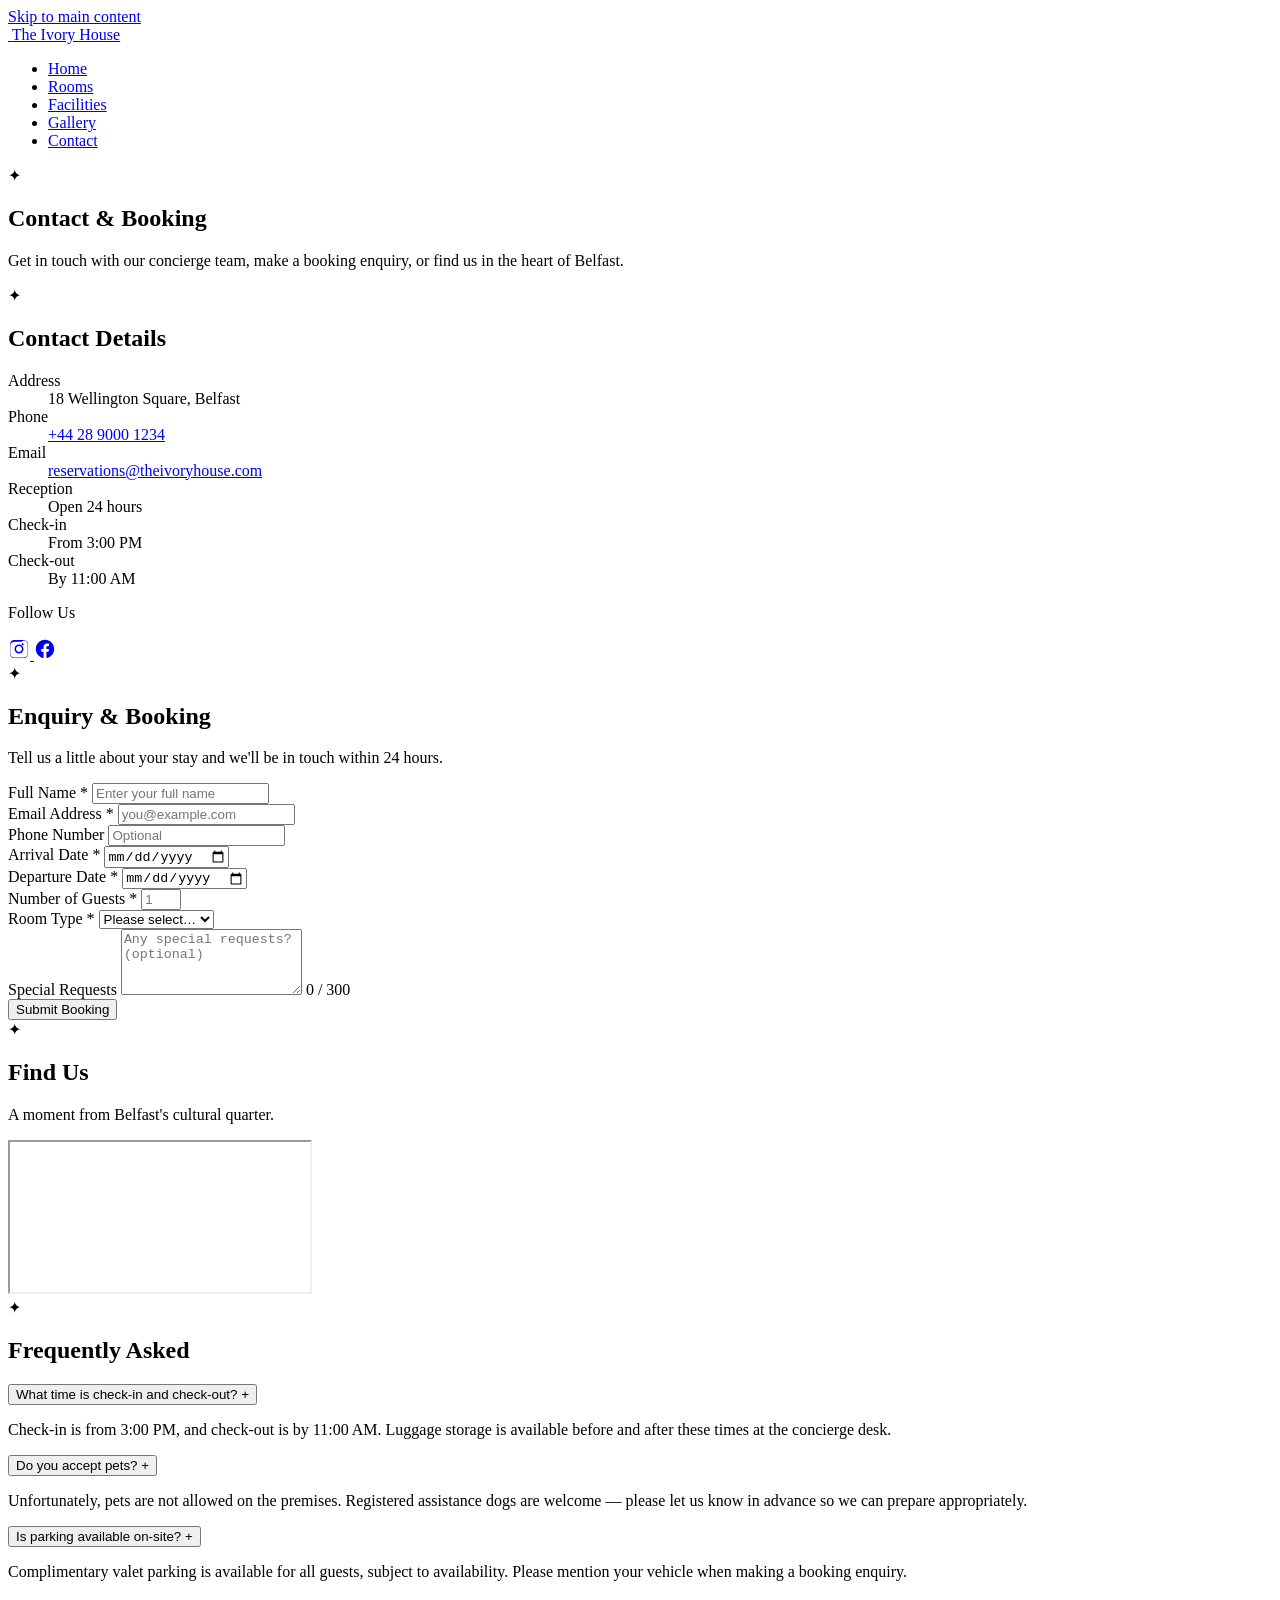
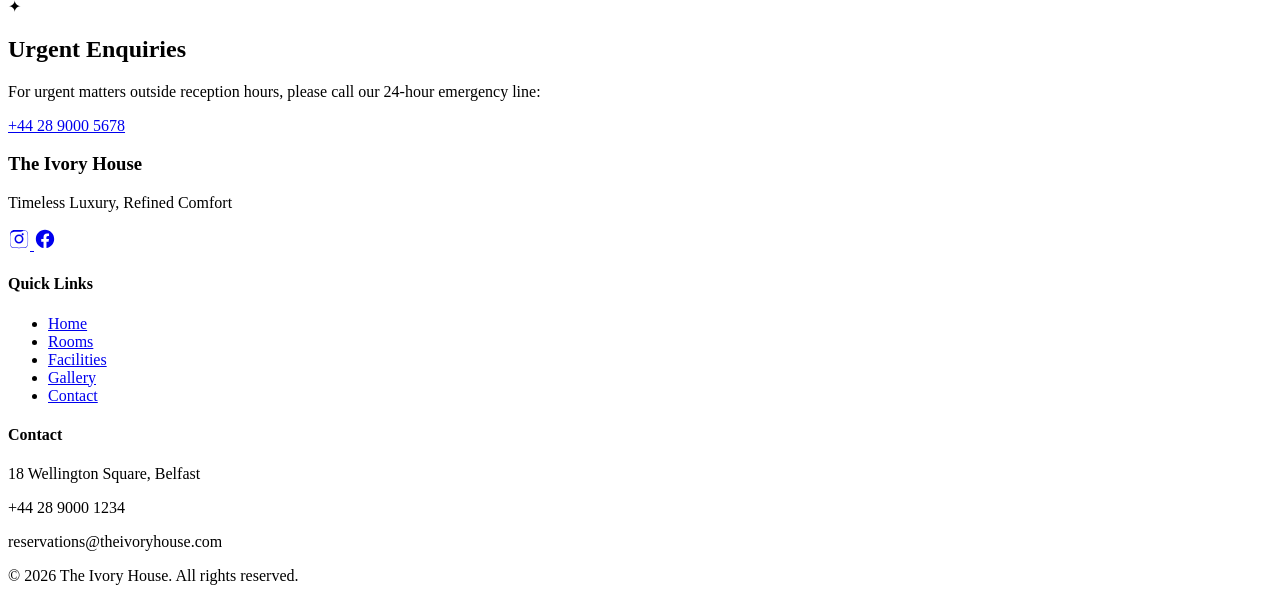
==== Contact.html @ 18cacc96 "Add files via upload" ====
<!DOCTYPE html>
<html lang="en">
<head>
  <!-- basic setup -->
  <meta charset="UTF-8">
  <meta name="viewport" content="width=device-width, initial-scale=1.0">
  <meta name="description" content="Contact The Ivory House — make a booking enquiry, find our Belfast location, or reach our 24-hour reception team.">
  <title>Contact | The Ivory House</title>

  <!-- favicon -->
  <link rel="icon" type="image/png" href="images/favicon.png">

  <!-- fonts -->
  <link rel="preconnect" href="https://fonts.googleapis.com">
  <link rel="preconnect" href="https://fonts.gstatic.com" crossorigin>
  <link href="https://fonts.googleapis.com/css2?family=Cormorant+Garamond:wght@500;600;700&family=Montserrat:wght@300;400;500;600&display=swap" rel="stylesheet">

  <link rel="stylesheet" href="css/style.css">
  <link rel="stylesheet" href="css/contactStyle.css">
</head>
<body>

  <a class="skip-link" href="#main-content">Skip to main content</a>

  <header class="site-header">
    <nav class="navbar" aria-label="Primary navigation">
      <div class="logo">
        <a href="index.html" aria-label="The Ivory House — home">
          <img src="images/logo.png" alt="" class="logo-image">
          <span class="logo-text">The Ivory House</span>
        </a>
      </div>

      <ul class="nav-links">
        <li><a href="index.html">Home</a></li>
        <li><a href="rooms.html">Rooms</a></li>
        <li><a href="facilities.html">Facilities</a></li>
        <li><a href="gallery.html">Gallery</a></li>
        <li><a href="contact.html" aria-current="page">Contact</a></li>
      </ul>
    </nav>
  </header>

  <main id="main-content">

    <section class="contact-intro">
      <div class="contact-intro-content">
        <span class="ornament" aria-hidden="true">✦</span>
        <h1>Contact &amp; Booking</h1>
        <p>Get in touch with our concierge team, make a booking enquiry, or find us in the heart of Belfast.</p>
      </div>
    </section>

    <section class="contact-main reveal">
      <div class="contact-main-container">

        <div class="hotel-info">
          <span class="ornament" aria-hidden="true">✦</span>
          <h2>Contact Details</h2>

          <dl class="contact-details">
            <dt>Address</dt>
            <dd>18 Wellington Square, Belfast</dd>

            <dt>Phone</dt>
            <dd><a href="tel:+442890001234">+44 28 9000 1234</a></dd>

            <dt>Email</dt>
            <dd><a href="mailto:reservations@theivoryhouse.com">reservations@theivoryhouse.com</a></dd>

            <dt>Reception</dt>
            <dd>Open 24 hours</dd>

            <dt>Check-in</dt>
            <dd>From 3:00 PM</dd>

            <dt>Check-out</dt>
            <dd>By 11:00 AM</dd>
          </dl>

          <div class="contact-social" aria-label="Follow us on social media">
            <p class="contact-social-label">Follow Us</p>
            <div class="social-links">
              <a href="https://www.instagram.com" target="_blank" rel="noopener noreferrer" aria-label="Follow us on Instagram">
                <svg xmlns="http://www.w3.org/2000/svg" viewBox="0 0 24 24" width="22" height="22" fill="currentColor" aria-hidden="true">
                  <path d="M12 2.2c3.2 0 3.6 0 4.9.1 1.2.1 1.8.2 2.2.4.6.2 1 .5 1.4.9.4.4.7.8.9 1.4.2.4.4 1 .4 2.2.1 1.3.1 1.7.1 4.9s0 3.6-.1 4.9c-.1 1.2-.2 1.8-.4 2.2-.2.6-.5 1-.9 1.4-.4.4-.8.7-1.4.9-.4.2-1 .4-2.2.4-1.3.1-1.7.1-4.9.1s-3.6 0-4.9-.1c-1.2-.1-1.8-.2-2.2-.4-.6-.2-1-.5-1.4-.9-.4-.4-.7-.8-.9-1.4-.2-.4-.4-1-.4-2.2C2.2 15.6 2.2 15.2 2.2 12s0-3.6.1-4.9c.1-1.2.2-1.8.4-2.2.2-.6.5-1 .9-1.4.4-.4.8-.7 1.4-.9.4-.2 1-.4 2.2-.4C8.4 2.2 8.8 2.2 12 2.2zm0 1.8c-3.1 0-3.5 0-4.8.1-1.1.1-1.7.2-2.1.4-.5.2-.9.4-1.3.8-.4.4-.6.8-.8 1.3-.2.4-.3 1-.4 2.1C2.5 8.5 2.5 8.9 2.5 12s0 3.5.1 4.8c.1 1.1.2 1.7.4 2.1.2.5.4.9.8 1.3.4.4.8.6 1.3.8.4.2 1 .3 2.1.4 1.3.1 1.7.1 4.8.1s3.5 0 4.8-.1c1.1-.1 1.7-.2 2.1-.4.5-.2.9-.4 1.3-.8.4-.4.6-.8.8-1.3.2-.4.3-1 .4-2.1.1-1.3.1-1.7.1-4.8s0-3.5-.1-4.8c-.1-1.1-.2-1.7-.4-2.1-.2-.5-.4-.9-.8-1.3-.4-.4-.8-.6-1.3-.8-.4-.2-1-.3-2.1-.4C15.5 4 15.1 4 12 4zm0 3.1c2.7 0 4.9 2.2 4.9 4.9s-2.2 4.9-4.9 4.9-4.9-2.2-4.9-4.9 2.2-4.9 4.9-4.9zm0 8.1c1.8 0 3.2-1.4 3.2-3.2s-1.4-3.2-3.2-3.2-3.2 1.4-3.2 3.2 1.4 3.2 3.2 3.2zm5.1-8.3c0 .6-.5 1.1-1.1 1.1s-1.1-.5-1.1-1.1.5-1.1 1.1-1.1 1.1.5 1.1 1.1z"/>
                </svg>
              </a>
              <a href="https://www.facebook.com" target="_blank" rel="noopener noreferrer" aria-label="Follow us on Facebook">
                <svg xmlns="http://www.w3.org/2000/svg" viewBox="0 0 24 24" width="22" height="22" fill="currentColor" aria-hidden="true">
                  <path d="M22 12c0-5.5-4.5-10-10-10S2 6.5 2 12c0 5 3.7 9.1 8.4 9.9v-7H7.9V12h2.5V9.8c0-2.5 1.5-3.9 3.8-3.9 1.1 0 2.2.2 2.2.2v2.5h-1.3c-1.2 0-1.6.8-1.6 1.6V12h2.8l-.4 2.9h-2.3v7C18.3 21.1 22 17 22 12z"/>
                </svg>
              </a>
            </div>
          </div>
        </div>

        <div class="booking-form">
          <span class="ornament" aria-hidden="true">✦</span>
          <h2>Enquiry &amp; Booking</h2>
          <p class="form-intro">Tell us a little about your stay and we'll be in touch within 24 hours.</p>

          <form id="bookingForm" novalidate aria-label="Booking enquiry form">

            <div class="form-field">
              <label for="fullName">Full Name <span class="required" aria-hidden="true">*</span></label>
              <input type="text" id="fullName" name="fullName" placeholder="Enter your full name" aria-required="true" aria-describedby="fullName-error" autocomplete="name">
              <span class="form-error" id="fullName-error" role="alert"></span>
            </div>

            <div class="form-field">
              <label for="email">Email Address <span class="required" aria-hidden="true">*</span></label>
              <input type="email" id="email" name="email" placeholder="you@example.com" aria-required="true" aria-describedby="email-error" autocomplete="email">
              <span class="form-error" id="email-error" role="alert"></span>
            </div>

            <div class="form-field">
              <label for="phone">Phone Number</label>
              <input type="tel" id="phone" name="phone" placeholder="Optional" aria-describedby="phone-error" autocomplete="tel">
              <span class="form-error" id="phone-error" role="alert"></span>
            </div>

            <div class="form-row">
              <div class="form-field">
                <label for="arrival">Arrival Date <span class="required" aria-hidden="true">*</span></label>
                <input type="date" id="arrival" name="arrival" aria-required="true" aria-describedby="arrival-error">
                <span class="form-error" id="arrival-error" role="alert"></span>
              </div>

              <div class="form-field">
                <label for="departure">Departure Date <span class="required" aria-hidden="true">*</span></label>
                <input type="date" id="departure" name="departure" aria-required="true" aria-describedby="departure-error">
                <span class="form-error" id="departure-error" role="alert"></span>
              </div>
            </div>

            <div class="form-row">
              <div class="form-field">
                <label for="guests">Number of Guests <span class="required" aria-hidden="true">*</span></label>
                <input type="number" id="guests" name="guests" min="1" max="6" placeholder="1" aria-required="true" aria-describedby="guests-error">
                <span class="form-error" id="guests-error" role="alert"></span>
              </div>

              <div class="form-field">
                <label for="roomType">Room Type <span class="required" aria-hidden="true">*</span></label>
                <select id="roomType" name="roomType" aria-required="true">
                  <option value="">Please select…</option>
                  <option value="deluxe">Deluxe Room</option>
                  <option value="executive">Executive Suite</option>
                  <option value="signature">Signature Suite</option>
                </select>
                <span class="form-error" id="roomType-error" role="alert"></span>
              </div>
            </div>

            <div class="form-field">
              <label for="specialRequests">Special Requests</label>
              <textarea id="specialRequests" name="specialRequests" placeholder="Any special requests? (optional)" rows="4" maxlength="300" aria-describedby="specialRequests-counter"></textarea>
              <span class="form-counter" id="specialRequests-counter">0 / 300</span>
            </div>

            <button type="submit" class="form-submit">Submit Booking</button>

            <div class="form-success" id="formSuccess" role="status" aria-live="polite" hidden></div>

          </form>
        </div>

      </div>
    </section>

    <section class="map-section reveal" aria-labelledby="map-heading">
      <div class="section-heading">
        <span class="ornament" aria-hidden="true">✦</span>
        <h2 id="map-heading">Find Us</h2>
        <p class="section-intro">A moment from Belfast's cultural quarter.</p>
      </div>

      <div class="map-embed">
        <iframe
          src="https://www.google.com/maps/embed?pb=!1m18!1m12!1m3!1d9287.145407756655!2d-5.9301!3d54.5973!2m3!1f0!2f0!3f0!3m2!1i1024!2i768!4f13.1!3m3!1m2!1s0x0%3A0x0!2zNTTCsDM1JzUwLjMiTiA1wrA1NSc0OC4zIlc!5e0!3m2!1sen!2suk!4v1700000000000"
          title="Map showing The Ivory House location in Belfast"
          loading="lazy"
          referrerpolicy="no-referrer-when-downgrade"
          allowfullscreen>
        </iframe>
      </div>
    </section>

    <section class="contact-faq reveal" aria-labelledby="faq-heading">
      <div class="faq-container">
        <span class="ornament" aria-hidden="true">✦</span>
        <h2 id="faq-heading">Frequently Asked</h2>

        <div class="faq-list">

          <div class="faq-item">
            <button class="faq-question" aria-expanded="false" aria-controls="faq-1">
              <span>What time is check-in and check-out?</span>
              <span class="faq-toggle-icon" aria-hidden="true">+</span>
            </button>
            <div class="faq-answer" id="faq-1">
              <p>Check-in is from 3:00 PM, and check-out is by 11:00 AM. Luggage storage is available before and after these times at the concierge desk.</p>
            </div>
          </div>

          <div class="faq-item">
            <button class="faq-question" aria-expanded="false" aria-controls="faq-2">
              <span>Do you accept pets?</span>
              <span class="faq-toggle-icon" aria-hidden="true">+</span>
            </button>
            <div class="faq-answer" id="faq-2">
              <p>Unfortunately, pets are not allowed on the premises. Registered assistance dogs are welcome — please let us know in advance so we can prepare appropriately.</p>
            </div>
          </div>

          <div class="faq-item">
            <button class="faq-question" aria-expanded="false" aria-controls="faq-3">
              <span>Is parking available on-site?</span>
              <span class="faq-toggle-icon" aria-hidden="true">+</span>
            </button>
            <div class="faq-answer" id="faq-3">
              <p>Complimentary valet parking is available for all guests, subject to availability. Please mention your vehicle when making a booking enquiry.</p>
            </div>
          </div>

        </div>
      </div>
    </section>

    <section class="emergency reveal">
      <div class="emergency-container">
        <span class="ornament gold" aria-hidden="true">✦</span>
        <h2>Urgent Enquiries</h2>
        <p>For urgent matters outside reception hours, please call our 24-hour emergency line:</p>
        <p class="emergency-number"><a href="tel:+442890005678">+44 28 9000 5678</a></p>
      </div>
    </section>

  </main>

  <footer class="site-footer">
    <div class="footer-container">
      <div class="footer-brand">
        <h3>The Ivory House</h3>
        <p>Timeless Luxury, Refined Comfort</p>

        <div class="social-links" aria-label="Social media">
          <a href="https://www.instagram.com" target="_blank" rel="noopener noreferrer" aria-label="Follow us on Instagram">
            <svg xmlns="http://www.w3.org/2000/svg" viewBox="0 0 24 24" width="22" height="22" fill="currentColor" aria-hidden="true">
              <path d="M12 2.2c3.2 0 3.6 0 4.9.1 1.2.1 1.8.2 2.2.4.6.2 1 .5 1.4.9.4.4.7.8.9 1.4.2.4.4 1 .4 2.2.1 1.3.1 1.7.1 4.9s0 3.6-.1 4.9c-.1 1.2-.2 1.8-.4 2.2-.2.6-.5 1-.9 1.4-.4.4-.8.7-1.4.9-.4.2-1 .4-2.2.4-1.3.1-1.7.1-4.9.1s-3.6 0-4.9-.1c-1.2-.1-1.8-.2-2.2-.4-.6-.2-1-.5-1.4-.9-.4-.4-.7-.8-.9-1.4-.2-.4-.4-1-.4-2.2C2.2 15.6 2.2 15.2 2.2 12s0-3.6.1-4.9c.1-1.2.2-1.8.4-2.2.2-.6.5-1 .9-1.4.4-.4.8-.7 1.4-.9.4-.2 1-.4 2.2-.4C8.4 2.2 8.8 2.2 12 2.2zm0 1.8c-3.1 0-3.5 0-4.8.1-1.1.1-1.7.2-2.1.4-.5.2-.9.4-1.3.8-.4.4-.6.8-.8 1.3-.2.4-.3 1-.4 2.1C2.5 8.5 2.5 8.9 2.5 12s0 3.5.1 4.8c.1 1.1.2 1.7.4 2.1.2.5.4.9.8 1.3.4.4.8.6 1.3.8.4.2 1 .3 2.1.4 1.3.1 1.7.1 4.8.1s3.5 0 4.8-.1c1.1-.1 1.7-.2 2.1-.4.5-.2.9-.4 1.3-.8.4-.4.6-.8.8-1.3.2-.4.3-1 .4-2.1.1-1.3.1-1.7.1-4.8s0-3.5-.1-4.8c-.1-1.1-.2-1.7-.4-2.1-.2-.5-.4-.9-.8-1.3-.4-.4-.8-.6-1.3-.8-.4-.2-1-.3-2.1-.4C15.5 4 15.1 4 12 4zm0 3.1c2.7 0 4.9 2.2 4.9 4.9s-2.2 4.9-4.9 4.9-4.9-2.2-4.9-4.9 2.2-4.9 4.9-4.9zm0 8.1c1.8 0 3.2-1.4 3.2-3.2s-1.4-3.2-3.2-3.2-3.2 1.4-3.2 3.2 1.4 3.2 3.2 3.2zm5.1-8.3c0 .6-.5 1.1-1.1 1.1s-1.1-.5-1.1-1.1.5-1.1 1.1-1.1 1.1.5 1.1 1.1z"/>
            </svg>
          </a>
          <a href="https://www.facebook.com" target="_blank" rel="noopener noreferrer" aria-label="Follow us on Facebook">
            <svg xmlns="http://www.w3.org/2000/svg" viewBox="0 0 24 24" width="22" height="22" fill="currentColor" aria-hidden="true">
              <path d="M22 12c0-5.5-4.5-10-10-10S2 6.5 2 12c0 5 3.7 9.1 8.4 9.9v-7H7.9V12h2.5V9.8c0-2.5 1.5-3.9 3.8-3.9 1.1 0 2.2.2 2.2.2v2.5h-1.3c-1.2 0-1.6.8-1.6 1.6V12h2.8l-.4 2.9h-2.3v7C18.3 21.1 22 17 22 12z"/>
            </svg>
          </a>
        </div>
      </div>

      <div class="footer-links">
        <h4>Quick Links</h4>
        <ul>
          <li><a href="index.html">Home</a></li>
          <li><a href="rooms.html">Rooms</a></li>
          <li><a href="facilities.html">Facilities</a></li>
          <li><a href="gallery.html">Gallery</a></li>
          <li><a href="contact.html">Contact</a></li>
        </ul>
      </div>

      <div class="footer-contact">
        <h4>Contact</h4>
        <p>18 Wellington Square, Belfast</p>
        <p>+44 28 9000 1234</p>
        <p>reservations@theivoryhouse.com</p>
      </div>
    </div>

    <div class="footer-bottom">
      <p>&copy; 2026 The Ivory House. All rights reserved.</p>
    </div>
  </footer>

  <script src="https://code.jquery.com/jquery-3.7.1.min.js"></script>
  <script src="js/script.js"></script>
  <script src="js/contact.js"></script>
</body>
</html>
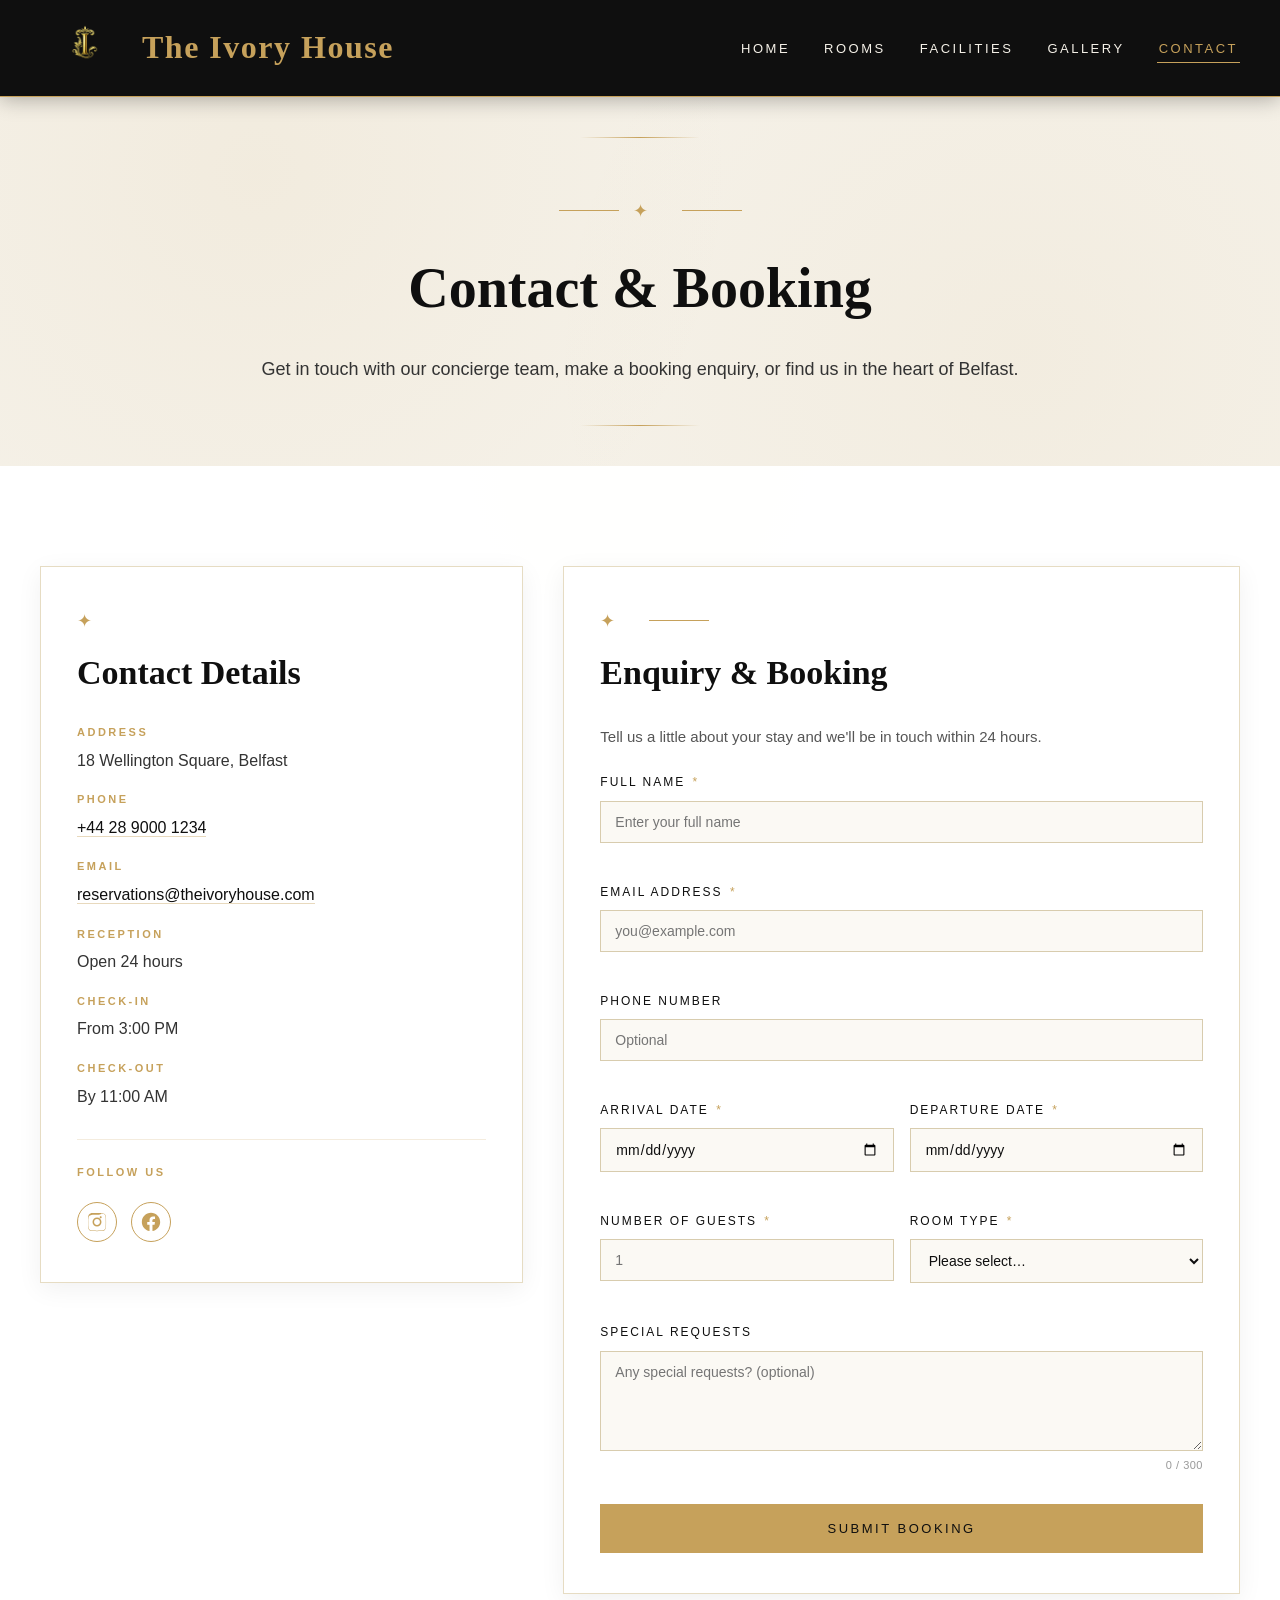
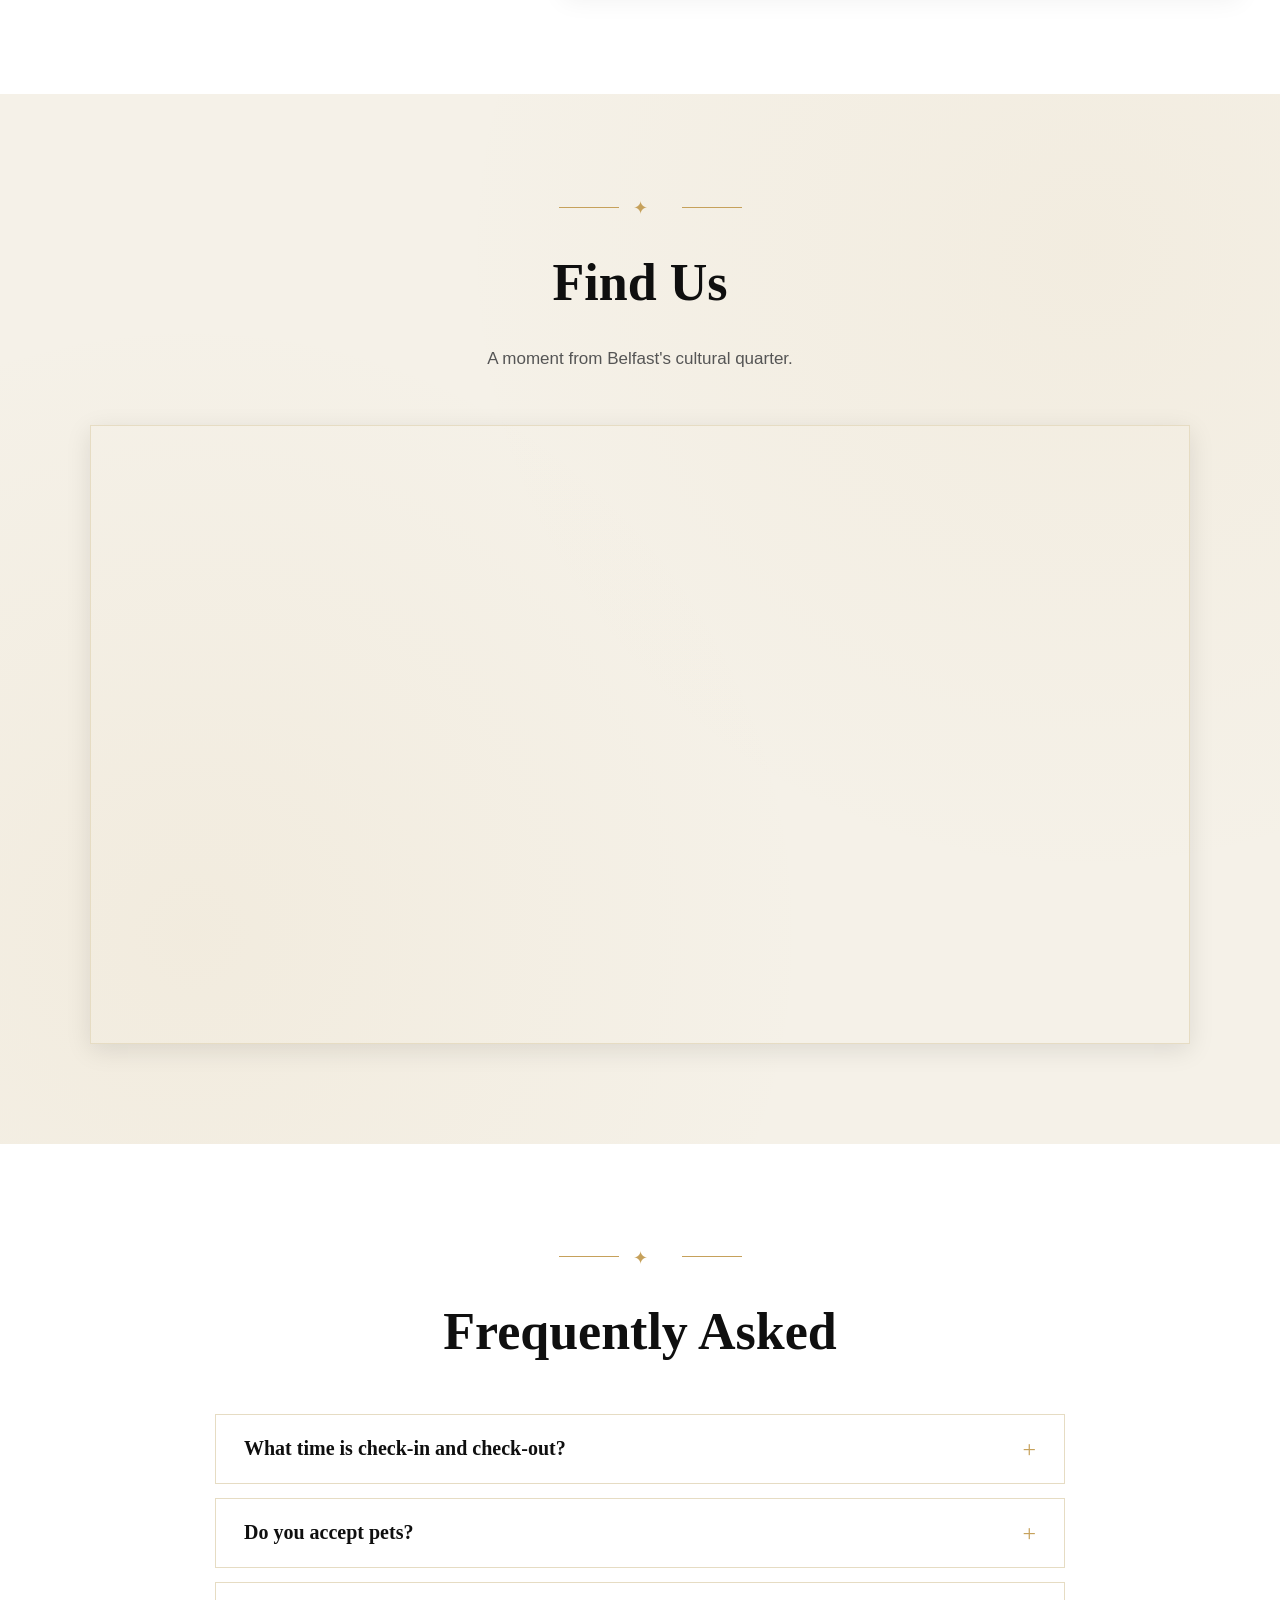
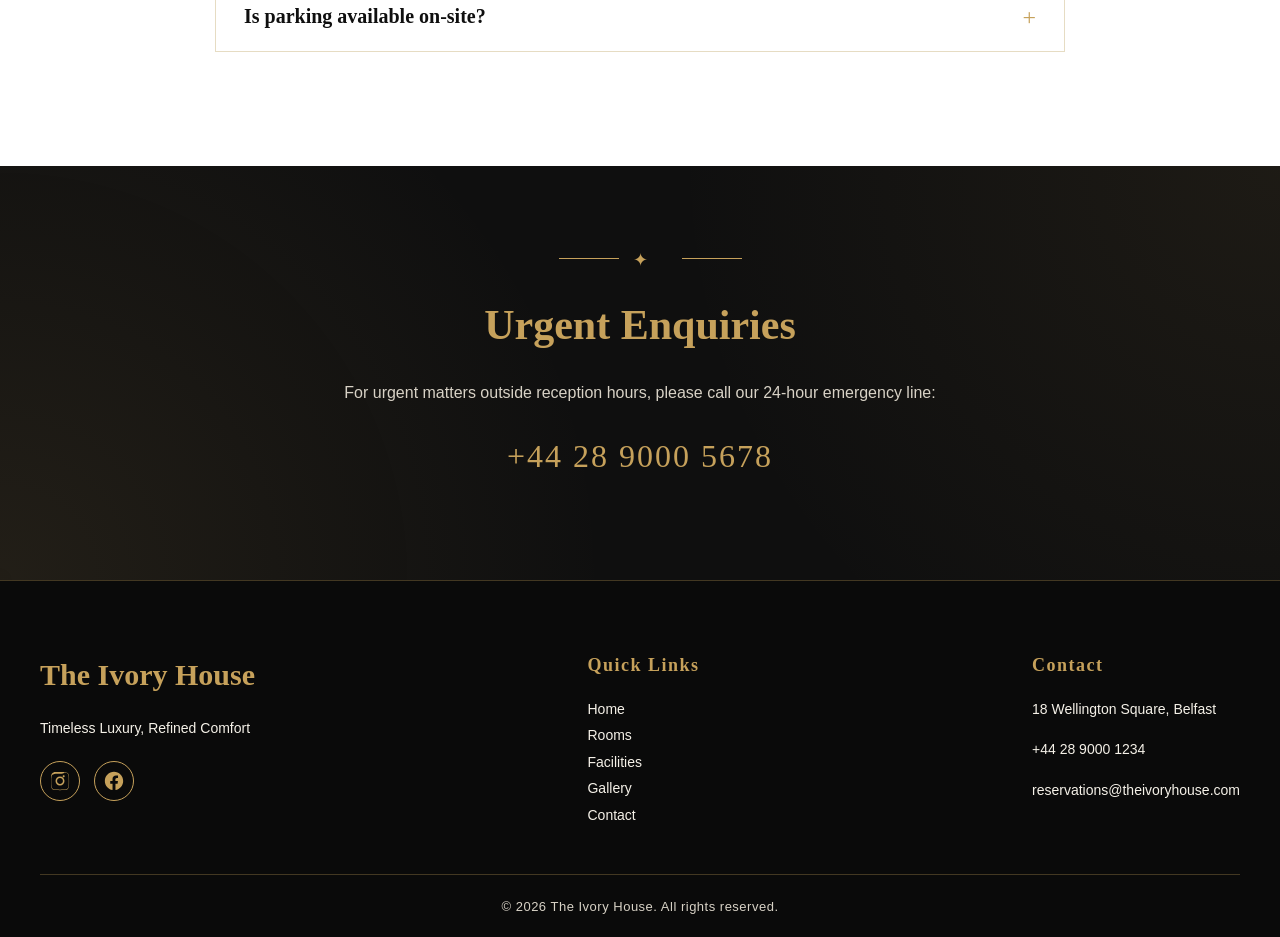
==== commit 102bd69e: "Add files via upload" ====
--- a/Contact.html
+++ b/Contact.html
@@ -8,15 +8,15 @@
   <title>Contact | The Ivory House</title>
 
   <!-- favicon -->
-  <link rel="icon" type="image/png" href="images/favicon.png">
+  <link rel="icon" type="image/png" href="Images/favicon.png">
 
   <!-- fonts -->
   <link rel="preconnect" href="https://fonts.googleapis.com">
   <link rel="preconnect" href="https://fonts.gstatic.com" crossorigin>
   <link href="https://fonts.googleapis.com/css2?family=Cormorant+Garamond:wght@500;600;700&family=Montserrat:wght@300;400;500;600&display=swap" rel="stylesheet">
 
-  <link rel="stylesheet" href="css/style.css">
-  <link rel="stylesheet" href="css/contactStyle.css">
+  <link rel="stylesheet" href="CSS/style.css">
+  <link rel="stylesheet" href="CSS/Contactstyle.css">
 </head>
 <body>
 
@@ -26,7 +26,7 @@
     <nav class="navbar" aria-label="Primary navigation">
       <div class="logo">
         <a href="index.html" aria-label="The Ivory House — home">
-          <img src="images/logo.png" alt="" class="logo-image">
+          <img src="Images/logo.png" alt="" class="logo-image">
           <span class="logo-text">The Ivory House</span>
         </a>
       </div>
@@ -36,7 +36,7 @@
         <li><a href="rooms.html">Rooms</a></li>
         <li><a href="facilities.html">Facilities</a></li>
         <li><a href="gallery.html">Gallery</a></li>
-        <li><a href="contact.html" aria-current="page">Contact</a></li>
+        <li><a href="Contact.html" aria-current="page">Contact</a></li>
       </ul>
     </nav>
   </header>
@@ -266,7 +266,7 @@
           <li><a href="rooms.html">Rooms</a></li>
           <li><a href="facilities.html">Facilities</a></li>
           <li><a href="gallery.html">Gallery</a></li>
-          <li><a href="contact.html">Contact</a></li>
+          <li><a href="Contact.html">Contact</a></li>
         </ul>
       </div>
 
@@ -284,7 +284,7 @@
   </footer>
 
   <script src="https://code.jquery.com/jquery-3.7.1.min.js"></script>
-  <script src="js/script.js"></script>
-  <script src="js/contact.js"></script>
+  <script src="Js/script.js"></script>
+  <script src="Js/contact.js"></script>
 </body>
 </html>
--- a/CSS/style.css
+++ b/CSS/style.css
@@ -0,0 +1,941 @@
+/* The Ivory House - main stylesheet
+   colours: #0f0f0f ink / #f5f1e8 cream / #c6a15b gold
+   fonts:   Cormorant Garamond (display), Montserrat (body) */
+
+
+/* reset */
+* { box-sizing: border-box; }
+
+body {
+  margin: 0;
+  font-family: "Montserrat", sans-serif;
+  background-color: #f5f1e8;
+  color: #0f0f0f;
+  line-height: 1.6;
+}
+
+img {
+  max-width: 100%;
+  height: auto;
+  display: block;
+}
+
+
+/* accessibility */
+
+/* skip link only shows when focused with tab key */
+.skip-link {
+  position: absolute;
+  top: -60px;
+  left: 12px;
+  background: #c6a15b;
+  color: #0f0f0f;
+  padding: 10px 18px;
+  text-decoration: none;
+  font-weight: 600;
+  letter-spacing: 1px;
+  text-transform: uppercase;
+  font-size: 13px;
+  z-index: 1000;
+  transition: top 0.25s ease;
+}
+.skip-link:focus {
+  top: 12px;
+  outline: 2px solid #0f0f0f;
+  outline-offset: 2px;
+}
+
+/* focus ring for keyboard users (not mouse clicks) */
+a:focus-visible,
+button:focus-visible {
+  outline: 2px solid #c6a15b;
+  outline-offset: 3px;
+}
+
+
+/* ornamental divider used above section headings */
+.ornament {
+  display: block;
+  text-align: center;
+  color: #c6a15b;
+  font-size: 18px;
+  letter-spacing: 20px;
+  margin: 0 0 18px;
+  padding-left: 20px; /* nudge to fix optical centre from letter-spacing */
+  position: relative;
+}
+.ornament::before,
+.ornament::after {
+  content: "";
+  display: inline-block;
+  width: 60px;
+  height: 1px;
+  background: #c6a15b;
+  vertical-align: middle;
+  margin: 0 14px 4px;
+}
+.ornament.light {
+  color: #c6a15b;
+}
+
+
+/* header */
+.site-header {
+  background-color: #0f0f0f;
+  padding: 18px 40px;
+  border-bottom: 1px solid #c6a15b;
+  position: sticky; /* stays at top when scrolling */
+  top: 0;
+  z-index: 100;
+  box-shadow: 0 2px 20px rgba(0,0,0,0.3);
+}
+
+.navbar {
+  display: flex;
+  justify-content: space-between;
+  align-items: center;
+  max-width: 1400px;
+  margin: 0 auto;
+}
+
+.logo a {
+  display: flex;
+  align-items: center;
+  gap: 12px;
+  color: #c6a15b;
+  text-decoration: none;
+}
+
+.logo-image {
+  height: 60px;
+  width: auto;
+}
+
+.logo-text {
+  font-family: "Cormorant Garamond", serif;
+  font-size: 32px;
+  font-weight: 600;
+  letter-spacing: 1.5px;
+}
+
+.nav-links {
+  list-style: none;
+  display: flex;
+  gap: 30px;
+  margin: 0;
+  padding: 0;
+}
+
+.nav-links a {
+  color: #f5f1e8;
+  text-decoration: none;
+  font-size: 13px;
+  font-weight: 400;
+  text-transform: uppercase;
+  letter-spacing: 2.5px;
+  padding: 6px 2px;
+  border-bottom: 1px solid transparent;
+  transition: color 0.25s ease, border-color 0.25s ease;
+}
+
+.nav-links a:hover,
+.nav-links a[aria-current="page"] {
+  color: #c6a15b;
+  border-bottom-color: #c6a15b;
+}
+
+
+/* HERO */
+.hero {
+  position: relative;
+  height: 92vh;
+  min-height: 600px;
+  overflow: hidden; /* hide the zoomed bg image overflow */
+}
+
+/* separate layer so only the image zooms, not the text */
+.hero-image {
+  position: absolute;
+  inset: 0;
+  background-image: url("../images/hero.jpg");
+  background-size: cover;
+  background-position: center;
+  background-repeat: no-repeat;
+  animation: slowZoom 22s ease-in-out infinite alternate;
+}
+
+@keyframes slowZoom {
+  from { transform: scale(1); }
+  to   { transform: scale(1.1); }
+}
+
+.hero-overlay {
+  position: relative;
+  height: 100%;
+  background: linear-gradient(180deg, rgba(0,0,0,0.35) 0%, rgba(0,0,0,0.6) 100%);
+  display: flex;
+  justify-content: center;
+  align-items: center;
+  text-align: center;
+}
+
+/* thin gold frame inside the hero */
+.hero-overlay::before {
+  content: "";
+  position: absolute;
+  top: 40px;
+  left: 40px;
+  right: 40px;
+  bottom: 40px;
+  border: 1px solid rgba(198, 161, 91, 0.45);
+  pointer-events: none;
+}
+
+.hero-content {
+  max-width: 820px;
+  padding: 20px;
+  color: #f5f1e8;
+  opacity: 0;
+  transform: translateY(20px);
+  animation: heroFadeIn 1.4s ease 0.2s forwards;
+  position: relative;
+  z-index: 2;
+}
+
+@keyframes heroFadeIn {
+  to { opacity: 1; transform: translateY(0); }
+}
+
+.hero-eyebrow {
+  display: block;
+  font-size: 14px;
+  font-weight: 500;
+  letter-spacing: 5px;
+  text-transform: uppercase;
+  color: #c6a15b;
+  margin-bottom: 20px;
+  text-shadow: 0 1px 4px rgba(0, 0, 0, 0.5); /* lifts it off the busy bg */
+}
+
+.hero-content h1 {
+  font-family: "Cormorant Garamond", serif;
+  font-size: 72px; 
+  font-weight: 600;
+  margin: 0 0 18px;
+  color: #ffffff;
+  line-height: 1.1;
+  text-shadow: 0 2px 16px rgba(0, 0, 0, 0.5);
+}
+
+.hero-content h1 em {
+  font-style: italic;
+  color: #e8c78a;
+  font-weight: 500;
+}
+
+.hero-tagline {
+  font-family: "Montserrat", sans-serif;
+  font-size: 14px;
+  font-weight: 400;
+  text-transform: uppercase;
+  letter-spacing: 5px;
+  color: #c6a15b;
+  margin: 0 0 22px;
+}
+
+.hero-lede {
+  font-size: 18px;
+  line-height: 1.7;
+  color: #f5f1e8;
+  text-shadow: 0 1px 6px rgba(0, 0, 0, 0.4);
+  max-width: 580px;
+  margin: 0 auto 38px;
+}
+
+.hero-button {
+  display: inline-block;
+  padding: 16px 44px;
+  background-color: #c6a15b;
+  color: #0f0f0f;
+  text-decoration: none;
+  text-transform: uppercase;
+  letter-spacing: 3px;
+  font-size: 13px;
+  font-weight: 500;
+  border: 1px solid #c6a15b;
+  transition: background-color 0.3s ease, color 0.3s ease, transform 0.3s ease, box-shadow 0.3s ease;
+}
+
+.hero-button:hover {
+  background-color: transparent;
+  color: #f5f1e8;
+  transform: translateY(-2px);
+  box-shadow: 0 8px 20px rgba(198, 161, 91, 0.3);
+}
+
+
+/* scroll reveal - JS adds .is-visible when section enters view */
+.reveal {
+  opacity: 0;
+  transform: translateY(40px);
+  transition: opacity 0.9s ease, transform 0.9s ease;
+}
+.reveal.is-visible {
+  opacity: 1;
+  transform: translateY(0);
+}
+
+
+/* shared */
+.section-heading {
+  text-align: center;
+  margin-bottom: 50px;
+}
+
+.section-intro {
+  max-width: 780px;
+  margin: 0 auto;
+  font-size: 17px;
+  line-height: 1.8;
+  color: #555555;
+  text-align: center;
+}
+.section-intro.light {
+  color: #d8d2c6;
+}
+
+
+/* WELCOME - cream bg with a very faint gold wash */
+.welcome {
+  background-color: #f5f1e8;
+  background-image:
+    radial-gradient(circle at 20% 20%, rgba(198, 161, 91, 0.06) 0%, transparent 40%),
+    radial-gradient(circle at 80% 70%, rgba(198, 161, 91, 0.05) 0%, transparent 45%);
+  padding: 100px 20px;
+  text-align: center;
+  position: relative;
+}
+
+/* thin gold lines top & bottom of the section */
+.welcome::before,
+.welcome::after {
+  content: "";
+  position: absolute;
+  left: 50%;
+  width: 120px;
+  height: 1px;
+  background: linear-gradient(90deg, transparent, #c6a15b, transparent);
+  transform: translateX(-50%);
+}
+.welcome::before { top: 40px; }
+.welcome::after  { bottom: 40px; }
+
+.welcome-text {
+  max-width: 850px;
+  margin: 0 auto;
+}
+
+.welcome h2 {
+  font-family: "Cormorant Garamond", serif;
+  font-size: 52px;
+  color: #0f0f0f;
+  margin: 0 0 26px;
+  font-weight: 600;
+}
+
+.welcome p {
+  font-size: 19px;
+  line-height: 1.9;
+  color: #333333;
+  margin: 0;
+  font-weight: 300;
+}
+
+
+/* FEATURED ROOMS */
+.featured-rooms {
+  background-color: #ffffff;
+  padding: 100px 40px;
+  text-align: center;
+  /* doubled-up gradient = solid white with a faint gold glow from the top */
+  background-image:
+    linear-gradient(rgba(255,255,255,0.97), rgba(255,255,255,0.97)),
+    radial-gradient(circle at 50% 0%, rgba(198, 161, 91, 0.12) 0%, transparent 50%);
+}
+
+.featured-rooms h2 {
+  font-family: "Cormorant Garamond", serif;
+  font-size: 52px;
+  color: #0f0f0f;
+  margin: 0 0 20px;
+  font-weight: 600;
+}
+
+.room-cards {
+  display: flex;
+  justify-content: center;
+  align-items: stretch; /* makes all cards match the tallest */
+  gap: 35px;
+  flex-wrap: wrap;
+  max-width: 1200px;
+  margin: 0 auto;
+}
+
+.room-card {
+  background-color: #ffffff;
+  width: 340px;
+  overflow: hidden;
+  box-shadow: 0 6px 24px rgba(0, 0, 0, 0.08);
+  transition: transform 0.4s ease, box-shadow 0.4s ease;
+  text-align: left;
+  display: flex;
+  flex-direction: column;
+  position: relative;
+  border: 1px solid #e6dcc3;
+}
+
+/* gold corner brackets - only shown on hover */
+.room-card::before,
+.room-card::after {
+  content: "";
+  position: absolute;
+  width: 24px;
+  height: 24px;
+  border: 2px solid #c6a15b;
+  opacity: 0;
+  transition: opacity 0.4s ease;
+  pointer-events: none;
+  z-index: 2;
+}
+.room-card::before {
+  top: 10px; left: 10px;
+  border-right: none;
+  border-bottom: none;
+}
+.room-card::after {
+  bottom: 10px; right: 10px;
+  border-left: none;
+  border-top: none;
+}
+.room-card:hover::before,
+.room-card:hover::after {
+  opacity: 1;
+}
+
+.room-card:hover {
+  transform: translateY(-10px);
+  box-shadow: 0 20px 40px rgba(0, 0, 0, 0.18);
+}
+
+.room-card-image {
+  height: 240px;
+  background-size: cover;
+  background-position: center;
+  background-color: #eee4cf; /* fallback if image fails */
+  transition: transform 0.8s ease;
+}
+
+.room-card:hover .room-card-image {
+  transform: scale(1.08);
+}
+
+.room-card-body {
+  padding: 30px 28px 32px;
+  position: relative;
+  display: flex;
+  flex-direction: column;
+  flex-grow: 1; /* takes up remaining space so button sits at bottom */
+}
+
+.room-card h3 {
+  font-family: "Cormorant Garamond", serif;
+  font-size: 32px;
+  color: #0f0f0f;
+  margin: 0 0 12px;
+  font-weight: 600;
+}
+
+.room-card p {
+  font-size: 15px;
+  line-height: 1.75;
+  color: #444444;
+  margin: 0 0 14px;
+}
+
+/* hidden by default - jQuery slideDowns it on hover */
+.room-card-hidden {
+  display: none;
+  padding: 14px 0;
+  border-top: 1px solid #e6dcc3;
+  margin-top: 4px;
+}
+
+.room-card-hidden p {
+  font-size: 12px;
+  letter-spacing: 1px;
+  color: #c6a15b;
+  text-transform: uppercase;
+  font-weight: 500;
+  margin: 0;
+}
+
+.room-button {
+  display: inline-block;
+  margin-top: auto; /* pushes button to the bottom of the card */
+  align-self: flex-start; /* keeps button at its natural width */
+  padding: 12px 28px;
+  background-color: transparent;
+  border: 1px solid #c6a15b;
+  color: #0f0f0f;
+  text-decoration: none;
+  font-size: 12px;
+  letter-spacing: 2.5px;
+  text-transform: uppercase;
+  font-weight: 500;
+  transition: background-color 0.3s ease, color 0.3s ease;
+}
+
+.room-button:hover,
+.room-button:focus {
+  background-color: #c6a15b;
+  color: #0f0f0f;
+}
+
+
+/* PARALLAX BAND */
+/* background-attachment: fixed gives the parallax look - image stays put while page scrolls */
+.parallax-band {
+  height: 400px;
+  background-image:
+    linear-gradient(rgba(15,15,15,0.55), rgba(15,15,15,0.55)),
+    url("../images/parallax.jpg");
+  background-size: cover;
+  background-position: center;
+  background-attachment: fixed;
+  background-repeat: no-repeat;
+  display: flex;
+  align-items: center;
+  justify-content: center;
+  position: relative;
+}
+
+.parallax-band::before,
+.parallax-band::after {
+  content: "";
+  position: absolute;
+  left: 50%;
+  transform: translateX(-50%);
+  width: 80%;
+  max-width: 700px;
+  height: 1px;
+  background: linear-gradient(90deg, transparent, #c6a15b, transparent);
+}
+.parallax-band::before { top: 50px; }
+.parallax-band::after  { bottom: 50px; }
+
+.parallax-overlay {
+  text-align: center;
+  padding: 0 20px;
+}
+
+.parallax-quote {
+  font-family: "Cormorant Garamond", serif;
+  font-style: italic;
+  font-size: 34px;
+  color: #f5f1e8;
+  max-width: 700px;
+  line-height: 1.4;
+  margin: 0;
+  text-shadow: 0 2px 12px rgba(0, 0, 0, 0.5);
+}
+
+
+/* A DAY AT THE IVORY HOUSE */
+.ivory-day {
+  background-color: #f5f1e8;
+  background-image:
+    radial-gradient(circle at 15% 80%, rgba(198, 161, 91, 0.07) 0%, transparent 45%),
+    radial-gradient(circle at 85% 15%, rgba(198, 161, 91, 0.06) 0%, transparent 45%);
+  padding: 100px 40px;
+  text-align: center;
+}
+
+.ivory-day-container {
+  max-width: 1200px;
+  margin: 0 auto;
+}
+
+.ivory-day h2 {
+  font-family: "Cormorant Garamond", serif;
+  font-size: 52px;
+  color: #0f0f0f;
+  margin: 0 0 20px;
+  font-weight: 600;
+}
+
+.ivory-day-intro {
+  max-width: 780px;
+  margin: 0 auto 55px;
+  font-size: 17px;
+  line-height: 1.8;
+  color: #555555;
+}
+
+.day-timeline {
+  display: grid;
+  grid-template-columns: repeat(2, 1fr);
+  gap: 28px;
+  max-width: 920px;
+  margin: 0 auto;
+}
+
+.day-step {
+  background-color: #ffffff;
+  border: 1px solid #e6dcc3;
+  padding: 42px 34px;
+  box-shadow: 0 4px 18px rgba(0, 0, 0, 0.06);
+  text-align: left;
+  transition: opacity 0.7s ease, transform 0.7s ease, box-shadow 0.3s ease, border-color 0.3s ease;
+  position: relative;
+}
+
+/* gold accent bar on left edge */
+.day-step::before {
+  content: "";
+  position: absolute;
+  top: 42px;
+  bottom: 42px;
+  left: 0;
+  width: 3px;
+  background: #c6a15b;
+  opacity: 0.8;
+}
+
+/* top-right gold corner bracket */
+.day-step::after {
+  content: "";
+  position: absolute;
+  top: 12px;
+  right: 12px;
+  width: 22px;
+  height: 22px;
+  border-top: 2px solid #c6a15b;
+  border-right: 2px solid #c6a15b;
+  opacity: 0.6;
+  transition: opacity 0.3s ease;
+}
+
+.day-step:hover::after {
+  opacity: 1;
+}
+
+.day-time {
+  display: inline-block;
+  margin-bottom: 16px;
+  color: #c6a15b;
+  font-size: 12px;
+  font-weight: 500;
+  letter-spacing: 3px;
+  text-transform: uppercase;
+}
+
+.day-step h3 {
+  font-family: "Cormorant Garamond", serif;
+  font-size: 30px;
+  color: #0f0f0f;
+  margin: 0 0 14px;
+  font-weight: 600;
+}
+
+.day-step p {
+  font-size: 15px;
+  line-height: 1.75;
+  color: #444444;
+  margin: 0;
+}
+
+
+/* CURATED STAYS - dark section for contrast */
+.curated-stays {
+  background-color: #1a1a1a;
+  background-image:
+    radial-gradient(circle at 50% 0%, rgba(198, 161, 91, 0.12) 0%, transparent 60%);
+  padding: 100px 40px;
+  text-align: center;
+  color: #f5f1e8;
+}
+
+.curated-stays-container {
+  max-width: 1000px;
+  margin: 0 auto;
+}
+
+.curated-stays h2 {
+  font-family: "Cormorant Garamond", serif;
+  font-size: 52px;
+  color: #c6a15b;
+  margin: 0 0 20px;
+  font-weight: 600;
+}
+
+.curated-intro {
+  max-width: 750px;
+  margin: 0 auto 40px;
+  font-size: 17px;
+  line-height: 1.8;
+  color: #d8d2c6;
+}
+
+.stay-options {
+  display: flex;
+  justify-content: center;
+  flex-wrap: wrap;
+  gap: 14px;
+  margin-bottom: 40px;
+}
+
+.stay-button {
+  background-color: transparent;
+  border: 1px solid #c6a15b;
+  color: #f5f1e8;
+  padding: 14px 28px;
+  font-size: 13px;
+  letter-spacing: 2.5px;
+  text-transform: uppercase;
+  font-family: "Montserrat", sans-serif;
+  font-weight: 500;
+  cursor: pointer;
+  transition: background-color 0.3s ease, color 0.3s ease;
+}
+
+.stay-button:hover,
+.stay-button:focus-visible {
+  background-color: #c6a15b;
+  color: #0f0f0f;
+}
+
+.active-stay {
+  background-color: #c6a15b;
+  color: #0f0f0f;
+}
+
+.stay-result {
+  background-color: rgba(255, 255, 255, 0.03);
+  border: 1px solid rgba(198, 161, 91, 0.35);
+  padding: 44px 38px;
+  max-width: 720px;
+  margin: 0 auto;
+  min-height: 180px;
+  position: relative;
+}
+
+/* gold corner details on the result panel */
+.stay-result::before,
+.stay-result::after {
+  content: "";
+  position: absolute;
+  width: 20px;
+  height: 20px;
+  border: 1px solid #c6a15b;
+}
+.stay-result::before {
+  top: -1px; left: -1px;
+  border-right: none;
+  border-bottom: none;
+}
+.stay-result::after {
+  bottom: -1px; right: -1px;
+  border-left: none;
+  border-top: none;
+}
+
+.stay-result h3 {
+  font-family: "Cormorant Garamond", serif;
+  font-size: 34px;
+  color: #c6a15b;
+  margin: 0 0 16px;
+  font-weight: 600;
+}
+
+.stay-result p {
+  font-size: 16px;
+  line-height: 1.8;
+  color: #e8e2d4;
+  margin: 0;
+}
+
+
+/* WHY STAY WITH US */
+.highlights {
+  background-color: #0f0f0f;
+  background-image:
+    radial-gradient(circle at 0% 100%, rgba(198, 161, 91, 0.10) 0%, transparent 45%),
+    radial-gradient(circle at 100% 0%, rgba(198, 161, 91, 0.08) 0%, transparent 45%);
+  padding: 120px 40px; /* was 100px */
+  text-align: center;
+}
+
+.highlights h2 {
+  font-family: "Cormorant Garamond", serif;
+  font-size: 52px;
+  color: #c6a15b;
+  margin: 0 0 20px;
+  font-weight: 600;
+}
+
+.highlight-list {
+  display: flex;
+  justify-content: center;
+  flex-wrap: wrap;
+  gap: 22px;
+  max-width: 1100px;
+  margin: 40px auto 30px;
+}
+
+.highlight-item {
+  background-color: transparent;
+  border: 1px solid #c6a15b;
+  color: #f5f1e8;
+  padding: 22px 32px;
+  min-width: 200px;
+  font-size: 13px;
+  letter-spacing: 3px;
+  text-transform: uppercase;
+  font-family: "Montserrat", sans-serif;
+  font-weight: 500;
+  cursor: pointer;
+  transition: background-color 0.35s ease, color 0.35s ease,
+              transform 0.35s ease, box-shadow 0.35s ease;
+}
+
+.highlight-item:hover,
+.highlight-item:focus-visible,
+.highlight-item.is-active {
+  background-color: #c6a15b;
+  color: #0f0f0f;
+  transform: translateY(-5px);
+  box-shadow: 0 12px 26px rgba(198, 161, 91, 0.35);
+}
+
+/* hidden until a tile is clicked */
+.highlight-detail {
+  display: none;
+  max-width: 700px;
+  margin: 25px auto 0;
+  padding: 30px 34px;
+  background-color: rgba(198, 161, 91, 0.08);
+  border: 1px solid rgba(198, 161, 91, 0.4);
+  color: #f5f1e8;
+  font-size: 16px;
+  line-height: 1.8;
+  text-align: center;
+}
+
+
+/* FOOTER */
+.site-footer {
+  background-color: #0a0a0a;
+  color: #f5f1e8;
+  padding: 70px 40px 20px;
+  border-top: 1px solid rgba(198, 161, 91, 0.3);
+}
+
+.footer-container {
+  display: flex;
+  justify-content: space-between;
+  gap: 40px;
+  flex-wrap: wrap;
+  max-width: 1200px;
+  margin: 0 auto;
+}
+
+.footer-brand h3,
+.footer-links h4,
+.footer-contact h4 {
+  font-family: "Cormorant Garamond", serif;
+  color: #c6a15b;
+  margin: 0 0 16px;
+  font-weight: 600;
+}
+
+.footer-brand h3 {
+  font-size: 30px;
+}
+
+/* social media icons */
+.social-links {
+  display: flex;
+  gap: 14px;
+  margin-top: 20px;
+}
+
+.social-links a {
+  display: inline-flex;
+  align-items: center;
+  justify-content: center;
+  width: 40px;
+  height: 40px;
+  border: 1px solid #c6a15b;
+  color: #c6a15b;
+  border-radius: 50%;
+  transition: background-color 0.3s ease, color 0.3s ease, transform 0.3s ease;
+}
+
+.social-links a:hover,
+.social-links a:focus-visible {
+  background-color: #c6a15b;
+  color: #0f0f0f;
+  transform: translateY(-3px);
+}
+
+.footer-links h4,
+.footer-contact h4 {
+  font-size: 18px;
+  letter-spacing: 1.5px;
+}
+
+.footer-brand p,
+.footer-contact p,
+.footer-links a {
+  font-size: 14px;
+  line-height: 1.9;
+  color: #f5f1e8;
+  text-decoration: none;
+}
+
+.footer-links ul {
+  list-style: none;
+  padding: 0;
+  margin: 0;
+}
+
+.footer-links a { transition: color 0.25s ease; }
+.footer-links a:hover { color: #c6a15b; }
+
+.footer-bottom {
+  border-top: 1px solid rgba(198, 161, 91, 0.3);
+  margin-top: 45px;
+  padding-top: 22px;
+  text-align: center;
+}
+
+.footer-bottom p {
+  margin: 0;
+  font-size: 13px;
+  color: #d8d2c6;
+  letter-spacing: 0.5px;
+}
+
+/* turn off animations for people who've requested reduced motion */
+@media (prefers-reduced-motion: reduce) {
+  *, *::before, *::after {
+    animation-duration: 0.01ms !important;
+    animation-iteration-count: 1 !important;
+    transition-duration: 0.01ms !important;
+  }
+  .reveal, .day-step {
+    opacity: 1;
+    transform: none;
+  }
+  .hero-image { animation: none; }
+}
--- a/CSS/Contactstyle.css
+++ b/CSS/Contactstyle.css
@@ -0,0 +1,533 @@
+/* Contact page - sits on top of style.css */
+
+
+/* INTRO */
+.contact-intro {
+  background-color: #f5f1e8;
+  background-image:
+    radial-gradient(circle at 20% 20%, rgba(198, 161, 91, 0.07) 0%, transparent 45%),
+    radial-gradient(circle at 80% 70%, rgba(198, 161, 91, 0.06) 0%, transparent 45%);
+  padding: 100px 20px 80px;
+  text-align: center;
+  position: relative;
+}
+
+.contact-intro::before,
+.contact-intro::after {
+  content: "";
+  position: absolute;
+  left: 50%;
+  width: 120px;
+  height: 1px;
+  background: linear-gradient(90deg, transparent, #c6a15b, transparent);
+  transform: translateX(-50%);
+}
+.contact-intro::before { top: 40px; }
+.contact-intro::after  { bottom: 40px; }
+
+.contact-intro-content {
+  max-width: 850px;
+  margin: 0 auto;
+}
+
+.contact-intro h1 {
+  font-family: "Cormorant Garamond", serif;
+  font-size: 56px;
+  color: #0f0f0f;
+  margin: 0 0 20px;
+  font-weight: 600;
+}
+
+.contact-intro p {
+  font-size: 18px;
+  color: #333333;
+  line-height: 1.8;
+  margin: 0;
+}
+
+
+/* TWO-COLUMN: DETAILS + FORM */
+.contact-main {
+  background-color: #ffffff;
+  padding: 100px 40px;
+  background-image:
+    linear-gradient(rgba(255,255,255,0.97), rgba(255,255,255,0.97)),
+    radial-gradient(circle at 50% 0%, rgba(198, 161, 91, 0.12) 0%, transparent 50%);
+}
+
+.contact-main-container {
+  max-width: 1200px;
+  margin: 0 auto;
+  display: grid;
+  grid-template-columns: 1fr 1.4fr;
+  gap: 40px;
+  align-items: start;
+}
+
+.hotel-info,
+.booking-form {
+  background-color: #ffffff;
+  border: 1px solid #e6dcc3;
+  padding: 40px 36px;
+  box-shadow: 0 6px 24px rgba(0, 0, 0, 0.06);
+  position: relative;
+}
+
+.hotel-info h2,
+.booking-form h2 {
+  font-family: "Cormorant Garamond", serif;
+  font-size: 34px;
+  color: #0f0f0f;
+  margin: 10px 0 24px;
+  font-weight: 600;
+}
+
+.hotel-info .ornament,
+.booking-form .ornament {
+  text-align: left;
+  margin: 0 0 10px;
+  padding-left: 0;
+}
+
+.hotel-info .ornament::before,
+.booking-form .ornament::before {
+  display: none;
+}
+
+.hotel-info .ornament::after {
+  display: none;
+}
+
+
+/* CONTACT DETAILS */
+.contact-details {
+  margin: 0 0 30px;
+}
+
+.contact-details dt {
+  font-size: 11px;
+  letter-spacing: 2.5px;
+  text-transform: uppercase;
+  color: #c6a15b;
+  font-weight: 600;
+  margin-top: 18px;
+}
+
+.contact-details dt:first-child {
+  margin-top: 0;
+}
+
+.contact-details dd {
+  margin: 6px 0 0;
+  font-size: 16px;
+  color: #333333;
+  line-height: 1.6;
+}
+
+.contact-details dd a {
+  color: #0f0f0f;
+  text-decoration: none;
+  border-bottom: 1px solid rgba(198, 161, 91, 0.4);
+  transition: color 0.2s ease, border-color 0.2s ease;
+}
+
+.contact-details dd a:hover,
+.contact-details dd a:focus-visible {
+  color: #c6a15b;
+  border-bottom-color: #c6a15b;
+}
+
+.contact-social {
+  padding-top: 24px;
+  border-top: 1px solid rgba(198, 161, 91, 0.2);
+}
+
+.contact-social-label {
+  font-size: 11px;
+  letter-spacing: 2.5px;
+  text-transform: uppercase;
+  color: #c6a15b;
+  font-weight: 600;
+  margin: 0 0 14px;
+}
+
+.hotel-info .social-links a {
+  color: #c6a15b;
+  border-color: #c6a15b;
+}
+
+.hotel-info .social-links a:hover {
+  background-color: #c6a15b;
+  color: #ffffff;
+}
+
+
+/* BOOKING FORM */
+.form-intro {
+  font-size: 15px;
+  color: #555555;
+  line-height: 1.7;
+  margin: 0 0 24px;
+}
+
+.form-field {
+  margin-bottom: 18px;
+  display: flex;
+  flex-direction: column;
+}
+
+.form-row {
+  display: grid;
+  grid-template-columns: 1fr 1fr;
+  gap: 16px;
+}
+
+.form-row .form-field {
+  margin-bottom: 18px;
+}
+
+.booking-form label {
+  font-size: 12px;
+  letter-spacing: 2px;
+  text-transform: uppercase;
+  font-weight: 500;
+  color: #0f0f0f;
+  margin-bottom: 8px;
+}
+
+.required {
+  color: #c6a15b;
+  margin-left: 2px;
+}
+
+.booking-form input,
+.booking-form select,
+.booking-form textarea {
+  padding: 12px 14px;
+  border: 1px solid #d8ccae;
+  background-color: #fbf9f4;
+  color: #0f0f0f;
+  font-family: "Montserrat", sans-serif;
+  font-size: 14px;
+  transition: border-color 0.25s ease, background-color 0.25s ease;
+}
+
+.booking-form input:focus,
+.booking-form select:focus,
+.booking-form textarea:focus {
+  outline: none;
+  border-color: #c6a15b;
+  background-color: #ffffff;
+  box-shadow: 0 0 0 3px rgba(198, 161, 91, 0.15);
+}
+
+.booking-form input.is-invalid,
+.booking-form select.is-invalid,
+.booking-form textarea.is-invalid {
+  border-color: #b33b3b;
+  background-color: #fcf5f5;
+}
+
+.form-error {
+  display: block;
+  font-size: 12px;
+  color: #b33b3b;
+  margin-top: 6px;
+  min-height: 16px;
+  letter-spacing: 0.3px;
+}
+
+.form-counter {
+  display: block;
+  font-size: 11px;
+  color: #999999;
+  text-align: right;
+  margin-top: 6px;
+  letter-spacing: 0.5px;
+}
+
+.booking-form textarea {
+  resize: vertical;
+  min-height: 100px;
+}
+
+.form-submit {
+  background-color: #c6a15b;
+  color: #0f0f0f;
+  border: 1px solid #c6a15b;
+  padding: 16px 32px;
+  font-size: 13px;
+  letter-spacing: 2.5px;
+  text-transform: uppercase;
+  font-family: "Montserrat", sans-serif;
+  font-weight: 500;
+  cursor: pointer;
+  width: 100%;
+  margin-top: 12px;
+  transition: background-color 0.3s ease, color 0.3s ease, transform 0.3s ease;
+}
+
+.form-submit:hover,
+.form-submit:focus-visible {
+  background-color: transparent;
+  color: #0f0f0f;
+  transform: translateY(-2px);
+}
+
+.form-success {
+  margin-top: 24px;
+  padding: 22px 24px;
+  background-color: rgba(198, 161, 91, 0.08);
+  border: 1px solid #c6a15b;
+  color: #0f0f0f;
+}
+
+.form-success h3 {
+  font-family: "Cormorant Garamond", serif;
+  font-size: 22px;
+  margin: 0 0 10px;
+  color: #c6a15b;
+}
+
+.form-success p {
+  font-size: 14px;
+  line-height: 1.7;
+  margin: 0 0 8px;
+}
+
+.form-success p:last-child {
+  margin-bottom: 0;
+}
+
+
+/* MAP SECTION */
+.map-section {
+  background-color: #f5f1e8;
+  background-image:
+    radial-gradient(circle at 15% 80%, rgba(198, 161, 91, 0.07) 0%, transparent 45%),
+    radial-gradient(circle at 85% 15%, rgba(198, 161, 91, 0.06) 0%, transparent 45%);
+  padding: 100px 40px;
+  text-align: center;
+}
+
+.map-section h2 {
+  font-family: "Cormorant Garamond", serif;
+  font-size: 52px;
+  color: #0f0f0f;
+  margin: 0 0 20px;
+  font-weight: 600;
+}
+
+.map-embed {
+  max-width: 1100px;
+  margin: 50px auto 0;
+  aspect-ratio: 16 / 9;
+  border: 1px solid #e6dcc3;
+  box-shadow: 0 6px 24px rgba(0, 0, 0, 0.1);
+  overflow: hidden;
+  position: relative;
+}
+
+.map-embed iframe {
+  width: 100%;
+  height: 100%;
+  border: none;
+  display: block;
+}
+
+
+/* FAQ */
+.contact-faq {
+  background-color: #ffffff;
+  padding: 100px 20px;
+  text-align: center;
+}
+
+.faq-container {
+  max-width: 850px;
+  margin: 0 auto;
+}
+
+.contact-faq h2 {
+  font-family: "Cormorant Garamond", serif;
+  font-size: 52px;
+  color: #0f0f0f;
+  margin: 0 0 40px;
+  font-weight: 600;
+}
+
+.faq-list {
+  text-align: left;
+}
+
+.faq-item {
+  background-color: #ffffff;
+  border: 1px solid #e6dcc3;
+  margin-bottom: 14px;
+  transition: border-color 0.3s ease, box-shadow 0.3s ease;
+}
+
+.faq-item.is-open {
+  border-color: #c6a15b;
+  box-shadow: 0 6px 18px rgba(0, 0, 0, 0.06);
+}
+
+.faq-question {
+  width: 100%;
+  background-color: transparent;
+  border: none;
+  padding: 22px 28px;
+  display: flex;
+  justify-content: space-between;
+  align-items: center;
+  cursor: pointer;
+  text-align: left;
+  font-family: "Cormorant Garamond", serif;
+  font-size: 20px;
+  color: #0f0f0f;
+  font-weight: 600;
+  transition: color 0.3s ease;
+}
+
+.faq-question:hover,
+.faq-question:focus-visible {
+  color: #c6a15b;
+}
+
+.faq-toggle-icon {
+  color: #c6a15b;
+  font-size: 24px;
+  font-weight: 300;
+  transition: transform 0.3s ease;
+  line-height: 1;
+}
+
+.faq-item.is-open .faq-toggle-icon {
+  transform: rotate(45deg);
+}
+
+.faq-answer {
+  display: none;
+  padding: 0 28px 22px;
+  border-top: 1px solid rgba(198, 161, 91, 0.2);
+}
+
+.faq-answer p {
+  font-size: 15px;
+  line-height: 1.8;
+  color: #444444;
+  margin: 18px 0 0;
+}
+
+
+/* EMERGENCY */
+.emergency {
+  background-color: #0f0f0f;
+  background-image:
+    radial-gradient(circle at 0% 100%, rgba(198, 161, 91, 0.10) 0%, transparent 45%),
+    radial-gradient(circle at 100% 0%, rgba(198, 161, 91, 0.08) 0%, transparent 45%);
+  color: #f5f1e8;
+  text-align: center;
+  padding: 80px 20px;
+}
+
+.emergency-container {
+  max-width: 700px;
+  margin: 0 auto;
+}
+
+.emergency h2 {
+  font-family: "Cormorant Garamond", serif;
+  font-size: 42px;
+  margin: 0 0 20px;
+  color: #c6a15b;
+  font-weight: 600;
+}
+
+.emergency p {
+  font-size: 16px;
+  line-height: 1.8;
+  color: #d8d2c6;
+  margin: 0 0 14px;
+}
+
+.emergency-number {
+  margin-top: 20px !important;
+}
+
+.emergency-number a {
+  font-family: "Cormorant Garamond", serif;
+  font-size: 32px;
+  color: #c6a15b;
+  text-decoration: none;
+  letter-spacing: 2px;
+  transition: color 0.3s ease;
+}
+
+.emergency-number a:hover,
+.emergency-number a:focus-visible {
+  color: #ffffff;
+}
+
+
+/* RESPONSIVE */
+@media (max-width: 900px) {
+  .contact-main-container {
+    grid-template-columns: 1fr;
+  }
+
+  .form-row {
+    grid-template-columns: 1fr;
+  }
+}
+
+@media (max-width: 768px) {
+  .contact-intro {
+    padding: 80px 20px 60px;
+  }
+  .contact-intro h1 {
+    font-size: 40px;
+  }
+  .contact-intro p {
+    font-size: 16px;
+  }
+
+  .contact-main,
+  .map-section,
+  .contact-faq,
+  .emergency {
+    padding: 70px 20px;
+  }
+
+  .map-section h2,
+  .contact-faq h2 {
+    font-size: 38px;
+  }
+
+  .hotel-info,
+  .booking-form {
+    padding: 30px 24px;
+  }
+
+  .hotel-info h2,
+  .booking-form h2 {
+    font-size: 28px;
+  }
+
+  .faq-question {
+    font-size: 17px;
+    padding: 18px 22px;
+  }
+
+  .faq-answer {
+    padding: 0 22px 18px;
+  }
+
+  .emergency h2 {
+    font-size: 32px;
+  }
+
+  .emergency-number a {
+    font-size: 26px;
+  }
+}
